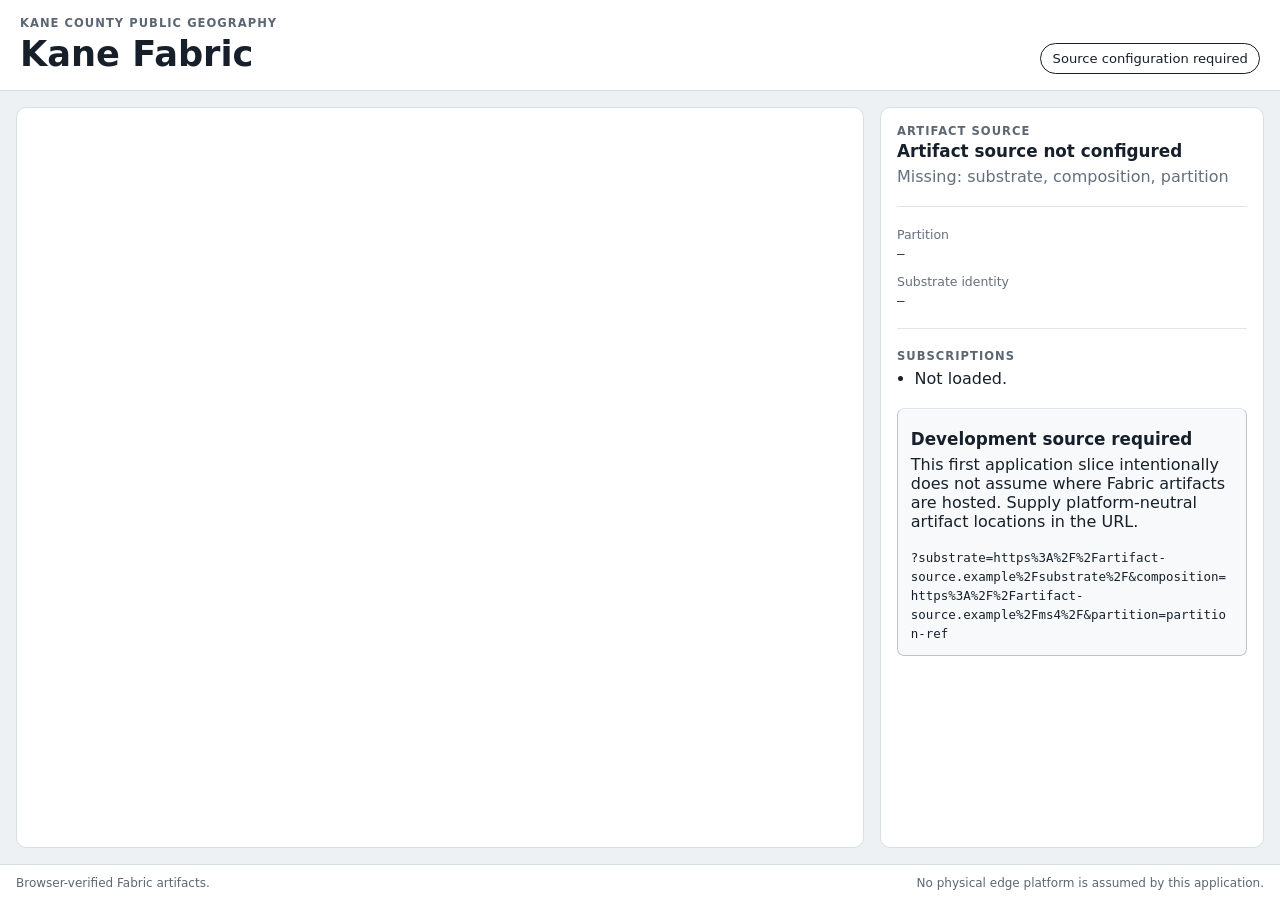
==== web/index.html @ 98873196 "Establish Web Application priority workstream" ====
<!doctype html>
<html lang="en" data-state="loading">
<head>
  <meta charset="utf-8">
  <meta name="viewport" content="width=device-width,initial-scale=1">
  <meta name="color-scheme" content="light dark">
  <title>Kane Fabric</title>
  <link rel="stylesheet" href="./app.css">
</head>
<body>
  <header class="topbar">
    <div>
      <p class="eyebrow">Kane County public geography</p>
      <h1>Kane Fabric</h1>
    </div>
    <p id="state" class="state" data-state="loading" aria-live="polite">Starting…</p>
  </header>

  <main class="layout">
    <section class="map-panel" aria-label="Fabric map">
      <canvas id="map" width="1024" height="768">
        Kane Fabric geographic map.
      </canvas>
    </section>

    <aside class="info-panel" aria-label="Fabric data status">
      <section>
        <p class="section-label">Artifact source</p>
        <h2 id="source-label">Loading</h2>
        <p id="source-detail" class="muted">—</p>
      </section>

      <section class="facts">
        <div>
          <span>Partition</span>
          <code id="partition">—</code>
        </div>
        <div>
          <span>Substrate identity</span>
          <code id="substrate-identity">—</code>
        </div>
      </section>

      <section>
        <p class="section-label">Subscriptions</p>
        <ul id="subscriptions" class="subscriptions">
          <li>Not loaded.</li>
        </ul>
      </section>

      <section id="setup" class="notice" hidden>
        <h2>Development source required</h2>
        <p>This first application slice intentionally does not assume where Fabric artifacts are hosted. Supply platform-neutral artifact locations in the URL.</p>
        <code></code>
      </section>

      <section id="error" class="error" role="alert" hidden></section>
    </aside>
  </main>

  <footer>
    <span>Browser-verified Fabric artifacts.</span>
    <span>No physical edge platform is assumed by this application.</span>
  </footer>

  <script type="module" src="./app.js"></script>
</body>
</html>
---- web/app.css ----
:root {
  font-family: Inter, ui-sans-serif, system-ui, -apple-system, BlinkMacSystemFont, "Segoe UI", sans-serif;
  color: #17202a;
  background: #eef1f3;
  font-synthesis: none;
}

* { box-sizing: border-box; }

body {
  margin: 0;
  min-height: 100vh;
  display: grid;
  grid-template-rows: auto 1fr auto;
}

.topbar {
  display: flex;
  align-items: end;
  justify-content: space-between;
  gap: 1rem;
  padding: 1rem 1.25rem;
  background: #ffffff;
  border-bottom: 1px solid #d9dee3;
}

h1, h2, p { margin-top: 0; }
h1 { margin-bottom: 0; font-size: clamp(1.5rem, 4vw, 2.2rem); }
h2 { margin-bottom: .35rem; font-size: 1.05rem; }
.eyebrow, .section-label { margin-bottom: .2rem; font-size: .72rem; font-weight: 700; letter-spacing: .09em; text-transform: uppercase; color: #5c6773; }
.muted { color: #64707d; }

.state {
  margin: 0;
  padding: .45rem .7rem;
  border: 1px solid currentColor;
  border-radius: 999px;
  font-size: .82rem;
  white-space: nowrap;
}
.state[data-state="verified"] { font-weight: 700; }
.state[data-state="failed"] { font-weight: 700; }

.layout {
  min-height: 0;
  display: grid;
  grid-template-columns: minmax(0, 1fr) minmax(17rem, 24rem);
  gap: 1rem;
  padding: 1rem;
}

.map-panel, .info-panel {
  background: #ffffff;
  border: 1px solid #d9dee3;
  border-radius: .65rem;
  overflow: hidden;
}

.map-panel {
  min-height: 28rem;
  display: grid;
  place-items: center;
  padding: .5rem;
}

#map {
  display: block;
  width: 100%;
  height: auto;
  max-height: calc(100vh - 10rem);
  object-fit: contain;
  background: #ffffff;
}

.info-panel {
  padding: 1rem;
  overflow: auto;
}

.info-panel > section + section {
  margin-top: 1.25rem;
  padding-top: 1.25rem;
  border-top: 1px solid #e1e5e8;
}

.facts { display: grid; gap: .8rem; }
.facts div { display: grid; gap: .25rem; }
.facts span { font-size: .78rem; color: #64707d; }
code {
  font-family: ui-monospace, SFMono-Regular, Menlo, Consolas, monospace;
  font-size: .78rem;
  overflow-wrap: anywhere;
}

.subscriptions {
  margin: .4rem 0 0;
  padding-left: 1.1rem;
}
.subscriptions li + li { margin-top: .55rem; }

.notice, .error {
  padding: .8rem;
  border: 1px solid #bcc5ce;
  border-radius: .45rem;
  background: #f7f9fa;
}
.error {
  white-space: pre-wrap;
  overflow-wrap: anywhere;
  border-color: #9d4e4e;
}

footer {
  display: flex;
  flex-wrap: wrap;
  justify-content: space-between;
  gap: .5rem 1rem;
  padding: .65rem 1rem;
  font-size: .75rem;
  color: #5c6773;
  background: #ffffff;
  border-top: 1px solid #d9dee3;
}

@media (max-width: 820px) {
  .topbar { align-items: start; }
  .layout { grid-template-columns: 1fr; }
  .map-panel { min-height: 20rem; }
  #map { max-height: none; }
}

@media (prefers-color-scheme: dark) {
  :root { color: #e6ebef; background: #11161a; }
  .topbar, .map-panel, .info-panel, footer { background: #171d22; border-color: #303940; }
  .info-panel > section + section { border-color: #303940; }
  .eyebrow, .section-label, .muted, .facts span, footer { color: #aeb8c1; }
  .notice { background: #1d242a; border-color: #46515a; }
  .error { background: #241c1c; border-color: #a35b5b; }
  #map { background: #ffffff; }
}
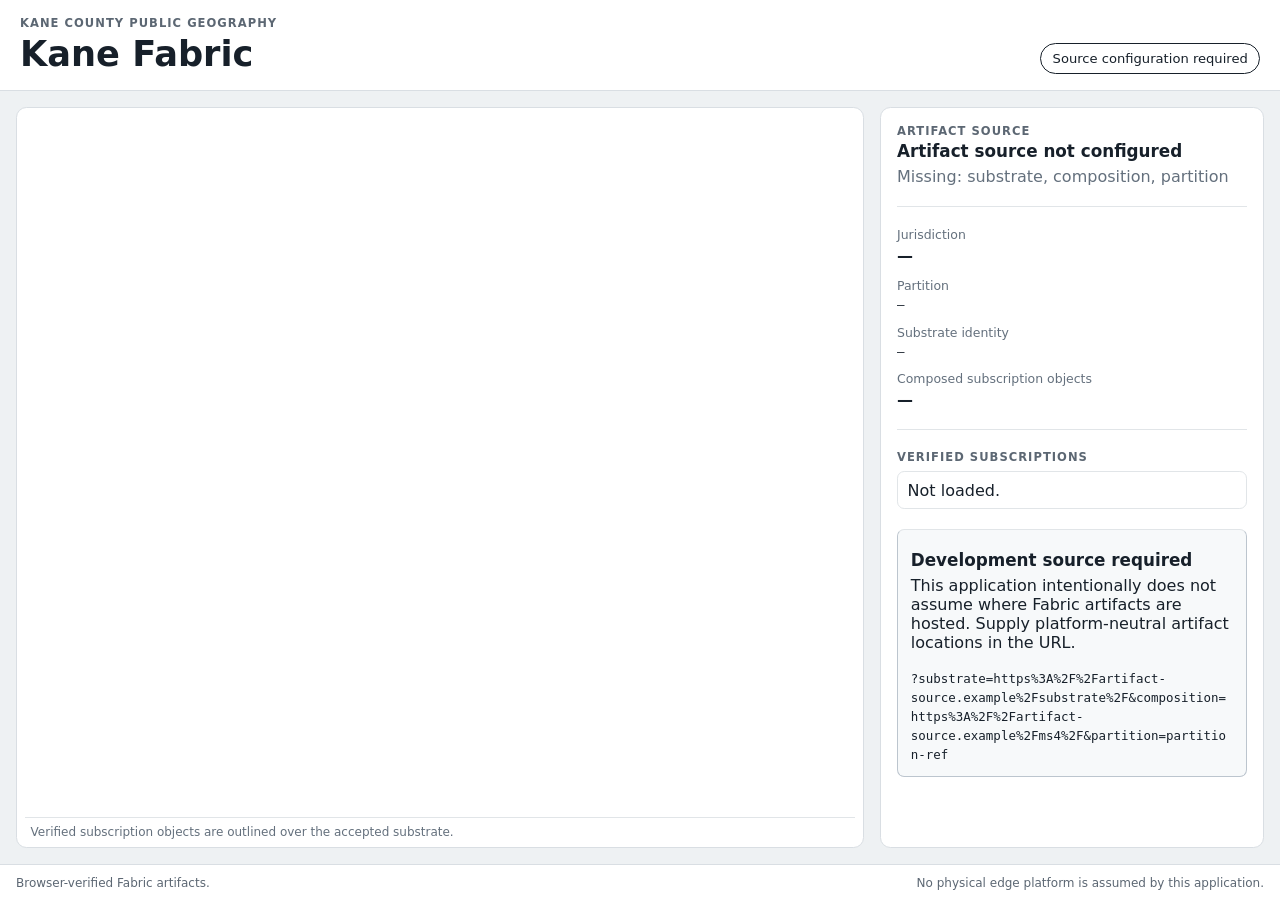
==== commit ef3c08f7: "Add WEB-002 visible verified composition slice" ====
--- a/web/index.html
+++ b/web/index.html
@@ -21,6 +21,7 @@
       <canvas id="map" width="1024" height="768">
         Kane Fabric geographic map.
       </canvas>
+      <p class="map-caption">Verified subscription objects are outlined over the accepted substrate.</p>
     </section>
 
     <aside class="info-panel" aria-label="Fabric data status">
@@ -32,6 +33,10 @@
 
       <section class="facts">
         <div>
+          <span>Jurisdiction</span>
+          <strong id="jurisdiction">—</strong>
+        </div>
+        <div>
           <span>Partition</span>
           <code id="partition">—</code>
         </div>
@@ -39,10 +44,14 @@
           <span>Substrate identity</span>
           <code id="substrate-identity">—</code>
         </div>
+        <div>
+          <span>Composed subscription objects</span>
+          <strong id="object-count">—</strong>
+        </div>
       </section>
 
       <section>
-        <p class="section-label">Subscriptions</p>
+        <p class="section-label">Verified subscriptions</p>
         <ul id="subscriptions" class="subscriptions">
           <li>Not loaded.</li>
         </ul>
@@ -50,11 +59,12 @@
 
       <section id="setup" class="notice" hidden>
         <h2>Development source required</h2>
-        <p>This first application slice intentionally does not assume where Fabric artifacts are hosted. Supply platform-neutral artifact locations in the URL.</p>
+        <p>This application intentionally does not assume where Fabric artifacts are hosted. Supply platform-neutral artifact locations in the URL.</p>
         <code></code>
       </section>
 
       <section id="error" class="error" role="alert" hidden></section>
+      <pre id="machine-status" class="machine-status" hidden></pre>
     </aside>
   </main>
 
--- a/web/app.css
+++ b/web/app.css
@@ -59,6 +59,7 @@
 .map-panel {
   min-height: 28rem;
   display: grid;
+  grid-template-rows: 1fr auto;
   place-items: center;
   padding: .5rem;
 }
@@ -67,9 +68,18 @@
   display: block;
   width: 100%;
   height: auto;
-  max-height: calc(100vh - 10rem);
+  max-height: calc(100vh - 12rem);
   object-fit: contain;
   background: #ffffff;
+}
+
+.map-caption {
+  width: 100%;
+  margin: .4rem 0 0;
+  padding: .45rem .35rem 0;
+  border-top: 1px solid #e1e5e8;
+  font-size: .75rem;
+  color: #64707d;
 }
 
 .info-panel {
@@ -94,9 +104,37 @@
 
 .subscriptions {
   margin: .4rem 0 0;
-  padding-left: 1.1rem;
+  padding: 0;
+  list-style: none;
+}
+.subscriptions li {
+  padding: .55rem .6rem;
+  border: 1px solid #e1e5e8;
+  border-radius: .45rem;
 }
 .subscriptions li + li { margin-top: .55rem; }
+.subscription-heading {
+  display: flex;
+  align-items: center;
+  gap: .45rem;
+}
+.swatch {
+  width: .75rem;
+  height: .75rem;
+  flex: 0 0 auto;
+  border: 2px solid var(--swatch);
+  border-radius: 2px;
+}
+.subscription-meta {
+  display: grid;
+  gap: .25rem;
+  margin-top: .35rem;
+  padding-left: 1.2rem;
+}
+.subscription-meta span {
+  font-size: .75rem;
+  color: #64707d;
+}
 
 .notice, .error {
   padding: .8rem;
@@ -109,6 +147,7 @@
   overflow-wrap: anywhere;
   border-color: #9d4e4e;
 }
+.machine-status { display: none; }
 
 footer {
   display: flex;
@@ -132,8 +171,8 @@
 @media (prefers-color-scheme: dark) {
   :root { color: #e6ebef; background: #11161a; }
   .topbar, .map-panel, .info-panel, footer { background: #171d22; border-color: #303940; }
-  .info-panel > section + section { border-color: #303940; }
-  .eyebrow, .section-label, .muted, .facts span, footer { color: #aeb8c1; }
+  .info-panel > section + section, .subscriptions li, .map-caption { border-color: #303940; }
+  .eyebrow, .section-label, .muted, .facts span, .subscription-meta span, .map-caption, footer { color: #aeb8c1; }
   .notice { background: #1d242a; border-color: #46515a; }
   .error { background: #241c1c; border-color: #a35b5b; }
   #map { background: #ffffff; }
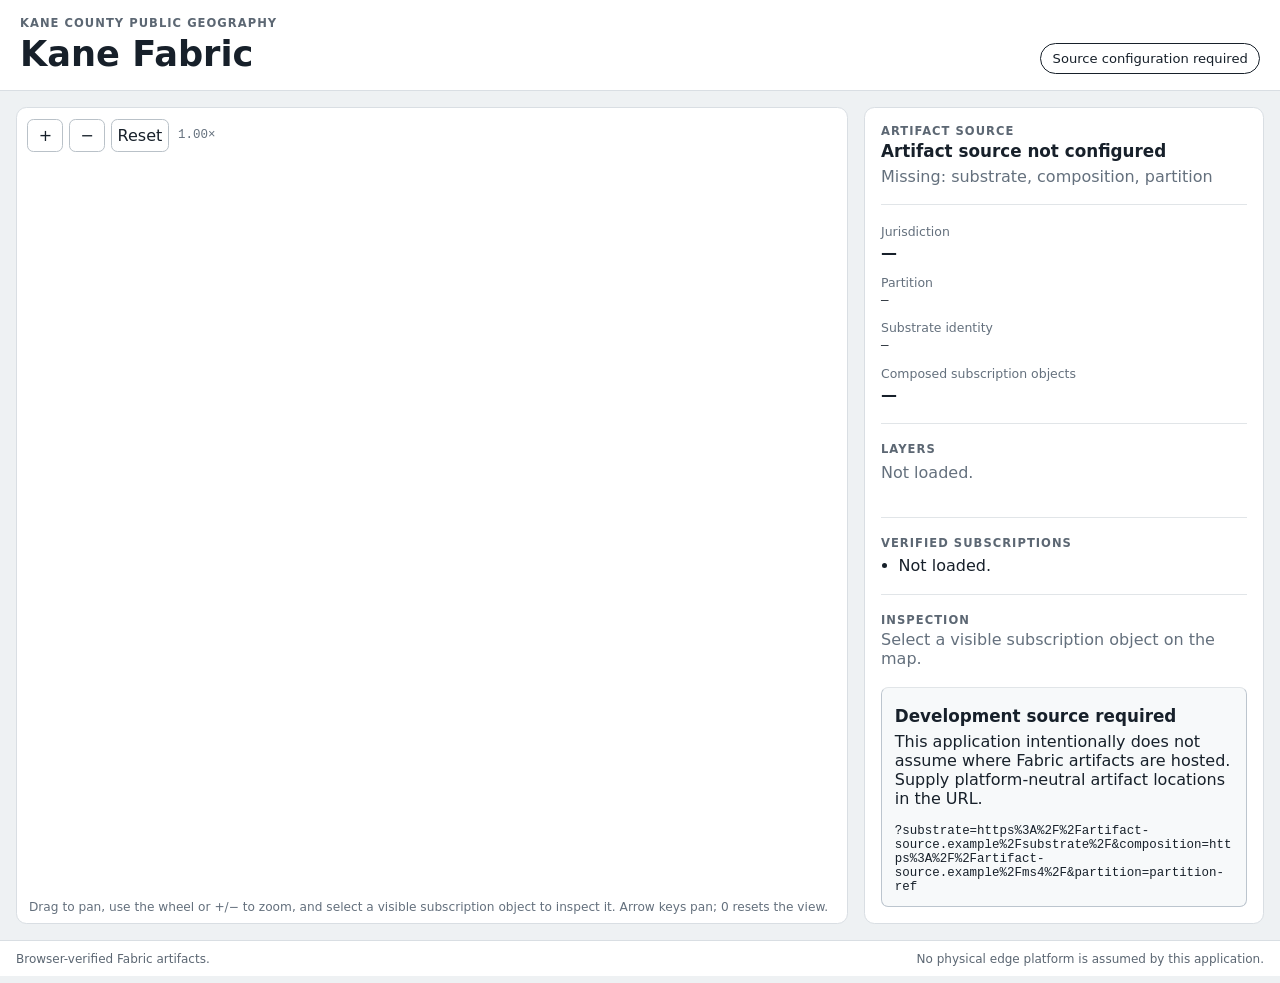
==== commit b216a3d6: "Add WEB-003 map interaction controls" ====
--- a/web/index.html
+++ b/web/index.html
@@ -18,10 +18,16 @@
 
   <main class="layout">
     <section class="map-panel" aria-label="Fabric map">
-      <canvas id="map" width="1024" height="768">
+      <div class="map-toolbar" aria-label="Map navigation controls">
+        <button id="zoom-in" type="button" title="Zoom in">+</button>
+        <button id="zoom-out" type="button" title="Zoom out">−</button>
+        <button id="reset-view" type="button">Reset</button>
+        <span id="navigation-status" aria-live="polite">1.00×</span>
+      </div>
+      <canvas id="map" width="1024" height="768" tabindex="0" aria-label="Interactive verified Kane Fabric map">
         Kane Fabric geographic map.
       </canvas>
-      <p class="map-caption">Verified subscription objects are outlined over the accepted substrate.</p>
+      <p class="map-caption">Drag to pan, use the wheel or +/− to zoom, and select a visible subscription object to inspect it. Arrow keys pan; 0 resets the view.</p>
     </section>
 
     <aside class="info-panel" aria-label="Fabric data status">
@@ -51,10 +57,24 @@
       </section>
 
       <section>
+        <p class="section-label">Layers</p>
+        <div id="layers" class="layers">
+          <p class="muted">Not loaded.</p>
+        </div>
+      </section>
+
+      <section>
         <p class="section-label">Verified subscriptions</p>
         <ul id="subscriptions" class="subscriptions">
           <li>Not loaded.</li>
         </ul>
+      </section>
+
+      <section>
+        <p class="section-label">Inspection</p>
+        <div id="inspector" class="inspector">
+          <p class="muted">Select a visible subscription object on the map.</p>
+        </div>
       </section>
 
       <section id="setup" class="notice" hidden>
--- a/web/app.css
+++ b/web/app.css
@@ -13,6 +13,9 @@
   display: grid;
   grid-template-rows: auto 1fr auto;
 }
+
+button, input { font: inherit; }
+button { cursor: pointer; }
 
 .topbar {
   display: flex;
@@ -38,13 +41,12 @@
   font-size: .82rem;
   white-space: nowrap;
 }
-.state[data-state="verified"] { font-weight: 700; }
-.state[data-state="failed"] { font-weight: 700; }
+.state[data-state="verified"], .state[data-state="failed"] { font-weight: 700; }
 
 .layout {
   min-height: 0;
   display: grid;
-  grid-template-columns: minmax(0, 1fr) minmax(17rem, 24rem);
+  grid-template-columns: minmax(0, 1fr) minmax(18rem, 25rem);
   gap: 1rem;
   padding: 1rem;
 }
@@ -58,27 +60,54 @@
 
 .map-panel {
   min-height: 28rem;
+  position: relative;
   display: grid;
-  grid-template-rows: 1fr auto;
-  place-items: center;
+  grid-template-rows: auto minmax(0, 1fr) auto;
+  place-items: stretch;
   padding: .5rem;
+}
+
+.map-toolbar {
+  z-index: 2;
+  display: flex;
+  align-items: center;
+  gap: .35rem;
+  padding: .15rem .15rem .55rem;
+}
+.map-toolbar button {
+  min-width: 2.25rem;
+  min-height: 2.1rem;
+  border: 1px solid #b9c1c8;
+  border-radius: .4rem;
+  background: #fff;
+  color: inherit;
+}
+.map-toolbar button:focus-visible, #map:focus-visible, .layer-row input:focus-visible {
+  outline: 3px solid #4677b7;
+  outline-offset: 2px;
+}
+#navigation-status {
+  margin-left: .2rem;
+  font-family: ui-monospace, SFMono-Regular, Menlo, Consolas, monospace;
+  font-size: .78rem;
+  color: #64707d;
 }
 
 #map {
   display: block;
   width: 100%;
   height: auto;
-  max-height: calc(100vh - 12rem);
+  max-height: calc(100vh - 13rem);
   object-fit: contain;
   background: #ffffff;
-}
+  cursor: grab;
+  touch-action: none;
+}
+#map:active { cursor: grabbing; }
 
 .map-caption {
-  width: 100%;
-  margin: .4rem 0 0;
-  padding: .45rem .35rem 0;
-  border-top: 1px solid #e1e5e8;
-  font-size: .75rem;
+  margin: .55rem .25rem .1rem;
+  font-size: .76rem;
   color: #64707d;
 }
 
@@ -88,8 +117,8 @@
 }
 
 .info-panel > section + section {
-  margin-top: 1.25rem;
-  padding-top: 1.25rem;
+  margin-top: 1.15rem;
+  padding-top: 1.15rem;
   border-top: 1px solid #e1e5e8;
 }
 
@@ -97,43 +126,50 @@
 .facts div { display: grid; gap: .25rem; }
 .facts span { font-size: .78rem; color: #64707d; }
 code {
+  display: block;
   font-family: ui-monospace, SFMono-Regular, Menlo, Consolas, monospace;
   font-size: .78rem;
   overflow-wrap: anywhere;
 }
 
+.layers { display: grid; gap: .45rem; margin-top: .45rem; }
+.layer-row {
+  display: flex;
+  align-items: center;
+  gap: .5rem;
+  min-height: 1.8rem;
+  font-size: .88rem;
+}
+.layer-row input { width: 1rem; height: 1rem; margin: 0; }
+
 .subscriptions {
   margin: .4rem 0 0;
-  padding: 0;
-  list-style: none;
-}
-.subscriptions li {
-  padding: .55rem .6rem;
-  border: 1px solid #e1e5e8;
-  border-radius: .45rem;
-}
-.subscriptions li + li { margin-top: .55rem; }
-.subscription-heading {
-  display: flex;
-  align-items: center;
-  gap: .45rem;
-}
+  padding-left: 1.1rem;
+}
+.subscriptions li + li { margin-top: .65rem; }
+.subscription-heading { display: flex; align-items: center; gap: .45rem; }
+.subscription-meta { display: grid; gap: .2rem; margin-top: .2rem; }
+.subscription-meta span { font-size: .76rem; color: #64707d; }
 .swatch {
   width: .75rem;
   height: .75rem;
   flex: 0 0 auto;
-  border: 2px solid var(--swatch);
-  border-radius: 2px;
-}
-.subscription-meta {
-  display: grid;
-  gap: .25rem;
-  margin-top: .35rem;
-  padding-left: 1.2rem;
-}
-.subscription-meta span {
-  font-size: .75rem;
-  color: #64707d;
+  border-radius: 50%;
+  background: var(--swatch, #555);
+}
+
+.inspector { display: grid; gap: .45rem; }
+.inspector p { margin-bottom: 0; }
+.inspector code { padding: .3rem .4rem; border-radius: .3rem; background: #f1f4f6; }
+.inspector-payload {
+  margin: .2rem 0 0;
+  padding: .55rem;
+  max-height: 12rem;
+  overflow: auto;
+  border-radius: .35rem;
+  background: #f1f4f6;
+  font-size: .72rem;
+  white-space: pre-wrap;
 }
 
 .notice, .error {
@@ -171,9 +207,11 @@
 @media (prefers-color-scheme: dark) {
   :root { color: #e6ebef; background: #11161a; }
   .topbar, .map-panel, .info-panel, footer { background: #171d22; border-color: #303940; }
-  .info-panel > section + section, .subscriptions li, .map-caption { border-color: #303940; }
-  .eyebrow, .section-label, .muted, .facts span, .subscription-meta span, .map-caption, footer { color: #aeb8c1; }
+  .info-panel > section + section { border-color: #303940; }
+  .eyebrow, .section-label, .muted, .facts span, .subscription-meta span, #navigation-status, .map-caption, footer { color: #aeb8c1; }
+  .map-toolbar button { background: #20272d; border-color: #46515a; }
   .notice { background: #1d242a; border-color: #46515a; }
   .error { background: #241c1c; border-color: #a35b5b; }
+  .inspector code, .inspector-payload { background: #20272d; }
   #map { background: #ffffff; }
 }
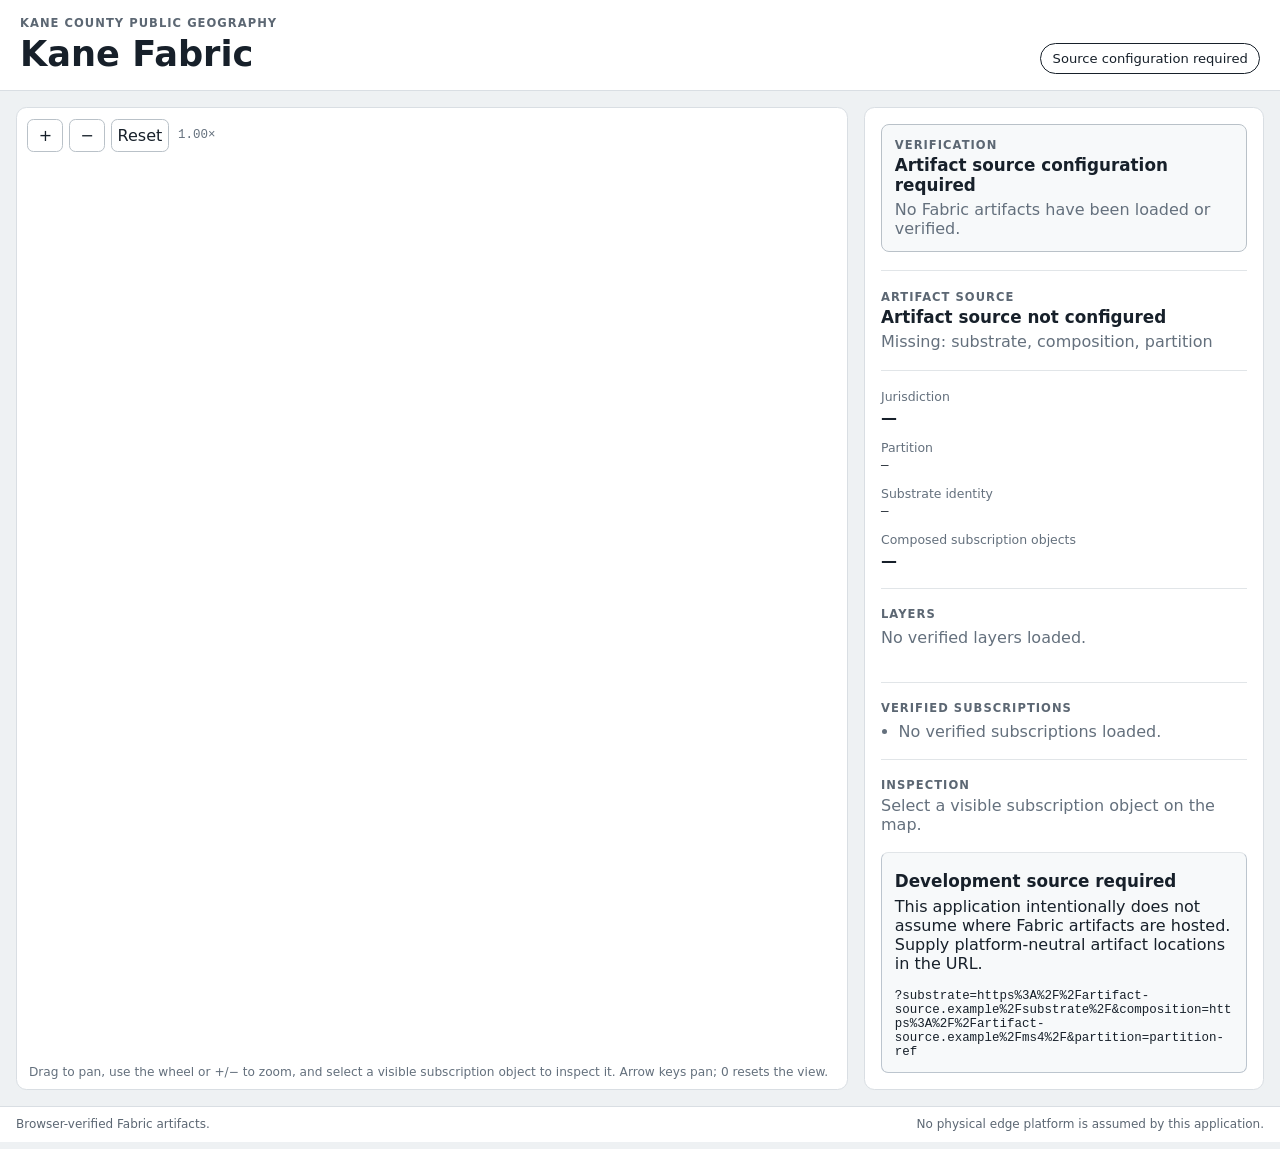
==== commit 73252b6a: "Add WEB-004 verification and recovery states" ====
--- a/web/index.html
+++ b/web/index.html
@@ -1,5 +1,5 @@
 <!doctype html>
-<html lang="en" data-state="loading">
+<html lang="en" data-state="loading" data-verification="not-verified" data-availability="online">
 <head>
   <meta charset="utf-8">
   <meta name="viewport" content="width=device-width,initial-scale=1">
@@ -31,6 +31,13 @@
     </section>
 
     <aside class="info-panel" aria-label="Fabric data status">
+      <section id="verification-panel" class="verification-panel" data-kind="checking" aria-live="polite">
+        <p class="section-label">Verification</p>
+        <h2 id="verification-title">Verifying Fabric artifacts</h2>
+        <p id="verification-detail" class="muted">Loading configured artifact sources and verifying their accepted identities before presentation.</p>
+        <button id="retry-verification" class="retry-button" type="button" hidden disabled>Retry verification</button>
+      </section>
+
       <section>
         <p class="section-label">Artifact source</p>
         <h2 id="source-label">Loading</h2>
--- a/web/app.css
+++ b/web/app.css
@@ -16,6 +16,7 @@
 
 button, input { font: inherit; }
 button { cursor: pointer; }
+button:disabled { cursor: default; opacity: .65; }
 
 .topbar {
   display: flex;
@@ -82,7 +83,10 @@
   background: #fff;
   color: inherit;
 }
-.map-toolbar button:focus-visible, #map:focus-visible, .layer-row input:focus-visible {
+.map-toolbar button:focus-visible,
+#map:focus-visible,
+.layer-row input:focus-visible,
+.retry-button:focus-visible {
   outline: 3px solid #4677b7;
   outline-offset: 2px;
 }
@@ -120,6 +124,39 @@
   margin-top: 1.15rem;
   padding-top: 1.15rem;
   border-top: 1px solid #e1e5e8;
+}
+
+.verification-panel {
+  padding: .8rem;
+  border: 1px solid #b9c1c8;
+  border-radius: .5rem;
+  background: #f7f9fa;
+}
+.verification-panel h2 { margin-bottom: .3rem; }
+.verification-panel p:last-of-type { margin-bottom: 0; }
+.verification-panel[data-kind="verified"] {
+  border-color: #4f7758;
+  background: #f3f8f4;
+}
+.verification-panel[data-kind="verified-offline"] {
+  border-color: #7b6b32;
+  background: #faf7eb;
+}
+.verification-panel[data-kind="offline"],
+.verification-panel[data-kind="network"],
+.verification-panel[data-kind="verification"],
+.verification-panel[data-kind="error"],
+.verification-panel[data-kind="configuration"] {
+  border-color: #9d4e4e;
+  background: #fbf3f3;
+}
+.retry-button {
+  margin-top: .7rem;
+  padding: .45rem .7rem;
+  border: 1px solid #7c8791;
+  border-radius: .4rem;
+  background: #fff;
+  color: inherit;
 }
 
 .facts { display: grid; gap: .8rem; }
@@ -209,7 +246,15 @@
   .topbar, .map-panel, .info-panel, footer { background: #171d22; border-color: #303940; }
   .info-panel > section + section { border-color: #303940; }
   .eyebrow, .section-label, .muted, .facts span, .subscription-meta span, #navigation-status, .map-caption, footer { color: #aeb8c1; }
-  .map-toolbar button { background: #20272d; border-color: #46515a; }
+  .map-toolbar button, .retry-button { background: #20272d; border-color: #46515a; }
+  .verification-panel { background: #1d242a; border-color: #46515a; }
+  .verification-panel[data-kind="verified"] { background: #18241b; border-color: #5e8c68; }
+  .verification-panel[data-kind="verified-offline"] { background: #282416; border-color: #8d7d3e; }
+  .verification-panel[data-kind="offline"],
+  .verification-panel[data-kind="network"],
+  .verification-panel[data-kind="verification"],
+  .verification-panel[data-kind="error"],
+  .verification-panel[data-kind="configuration"] { background: #241c1c; border-color: #a35b5b; }
   .notice { background: #1d242a; border-color: #46515a; }
   .error { background: #241c1c; border-color: #a35b5b; }
   .inspector code, .inspector-payload { background: #20272d; }
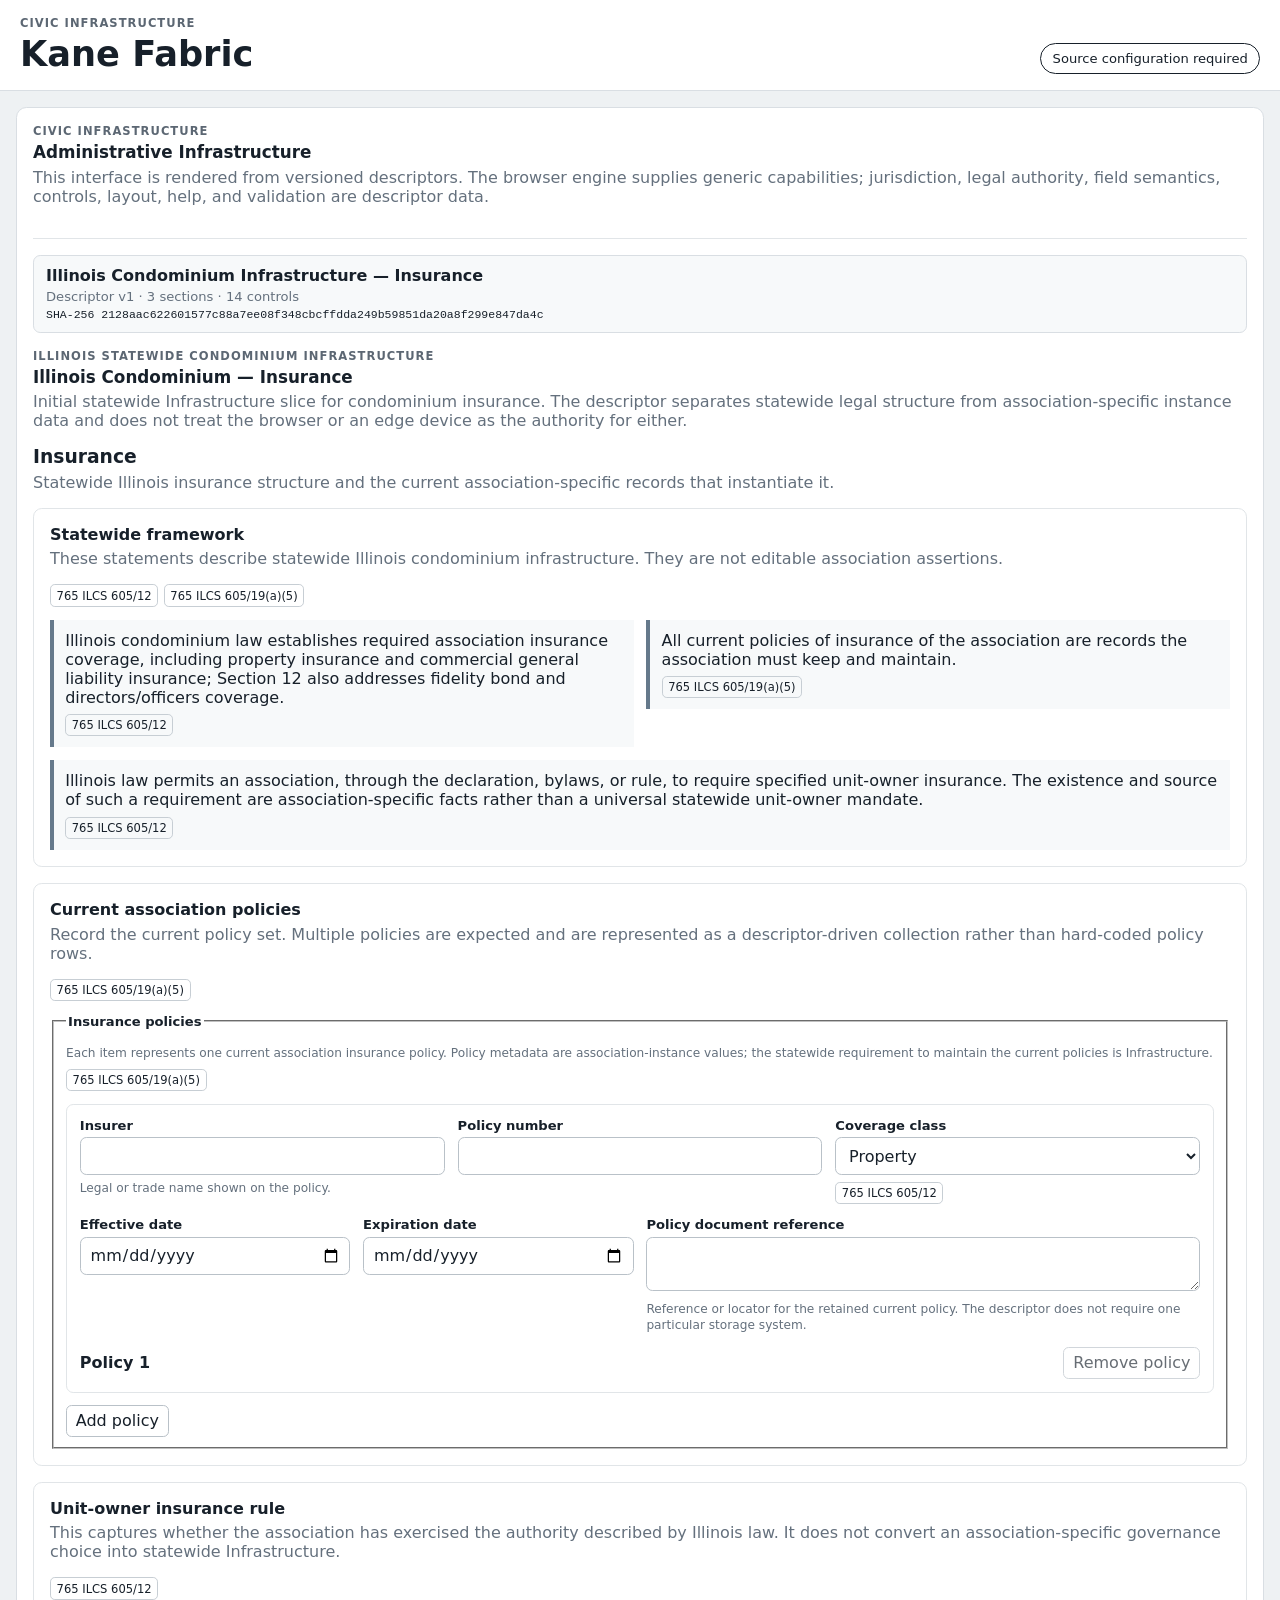
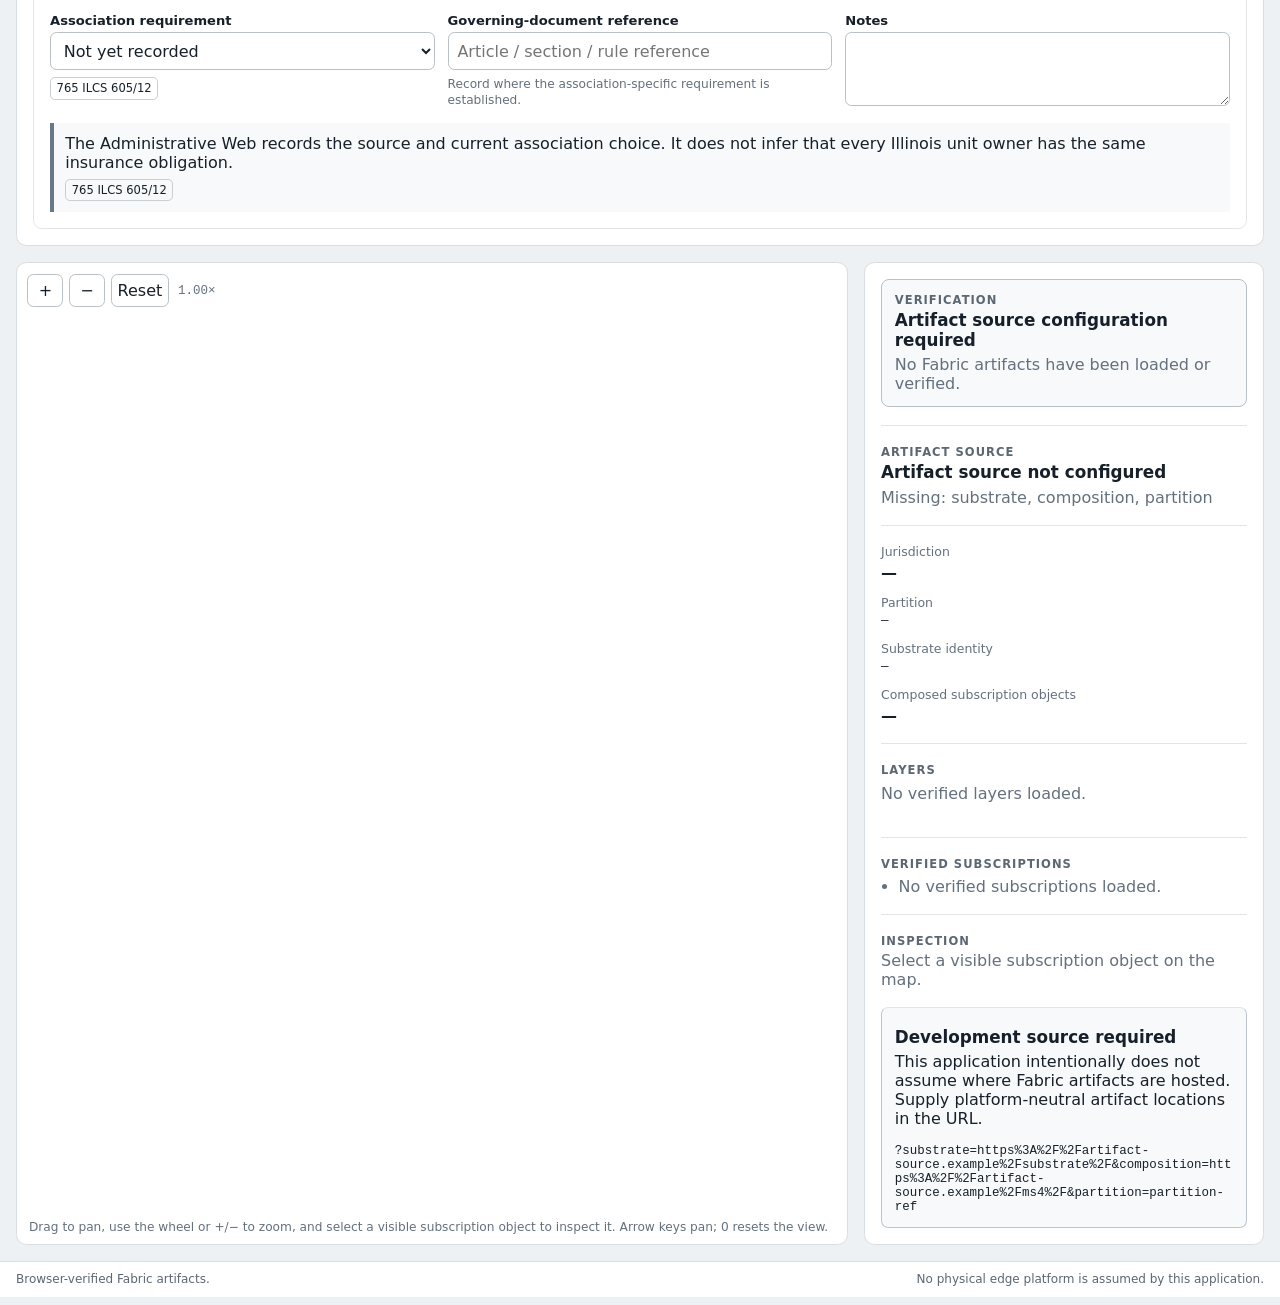
==== commit 3eee5523: "admin: establish descriptor-driven Civic Infrastructure web" ====
--- a/web/index.html
+++ b/web/index.html
@@ -6,17 +6,22 @@
   <meta name="color-scheme" content="light dark">
   <title>Kane Fabric</title>
   <link rel="stylesheet" href="./app.css">
+  <link rel="stylesheet" href="./admin.css">
 </head>
 <body>
   <header class="topbar">
     <div>
-      <p class="eyebrow">Kane County public geography</p>
+      <p class="eyebrow">Civic Infrastructure</p>
       <h1>Kane Fabric</h1>
     </div>
     <p id="state" class="state" data-state="loading" aria-live="polite">Starting…</p>
   </header>
 
   <main class="layout">
+    <section id="admin-app" class="admin-panel" aria-label="Administrative Civic Infrastructure">
+      <p class="admin-loading">Loading Administrative Civic Infrastructure…</p>
+    </section>
+
     <section class="map-panel" aria-label="Fabric map">
       <div class="map-toolbar" aria-label="Map navigation controls">
         <button id="zoom-in" type="button" title="Zoom in">+</button>
@@ -100,6 +105,7 @@
     <span>No physical edge platform is assumed by this application.</span>
   </footer>
 
+  <script type="module" src="./admin-app.js"></script>
   <script type="module" src="./app.js"></script>
 </body>
 </html>
--- a/web/admin.css
+++ b/web/admin.css
@@ -0,0 +1,203 @@
+.admin-panel {
+  grid-column: 1 / -1;
+  background: #fff;
+  border: 1px solid #d9dee3;
+  border-radius: .65rem;
+  padding: 1rem;
+  overflow: hidden;
+}
+
+.admin-app-header {
+  padding-bottom: 1rem;
+  border-bottom: 1px solid #e1e5e8;
+}
+
+.admin-app-header h2,
+.admin-descriptor-header h2,
+.admin-page h3,
+.admin-section h4 {
+  margin: 0 0 .35rem;
+}
+
+.admin-kicker {
+  margin: 0 0 .25rem;
+  font-size: .72rem;
+  font-weight: 700;
+  letter-spacing: .09em;
+  text-transform: uppercase;
+  color: #5c6773;
+}
+
+.admin-app-help,
+.admin-descriptor-help,
+.admin-page-help,
+.admin-section-help,
+.admin-help,
+.admin-loading {
+  color: #64707d;
+}
+
+.admin-descriptor-frame + .admin-descriptor-frame {
+  margin-top: 1.25rem;
+  padding-top: 1.25rem;
+  border-top: 1px solid #e1e5e8;
+}
+
+.admin-descriptor-provenance {
+  display: grid;
+  gap: .25rem;
+  margin: 1rem 0;
+  padding: .65rem .75rem;
+  border: 1px solid #d9dee3;
+  border-radius: .45rem;
+  background: #f7f9fa;
+}
+
+.admin-descriptor-provenance p { margin: 0; }
+.admin-descriptor-source { font-weight: 700; }
+.admin-descriptor-version { color: #64707d; font-size: .82rem; }
+.admin-descriptor-provenance code { font-size: .72rem; }
+
+.admin-descriptor-header,
+.admin-page,
+.admin-section {
+  margin-top: 1rem;
+}
+
+.admin-section {
+  padding: 1rem;
+  border: 1px solid #e1e5e8;
+  border-radius: .55rem;
+}
+
+.admin-grid,
+.admin-collection-item {
+  display: grid;
+  grid-template-columns: repeat(var(--admin-columns, 12), minmax(0, 1fr));
+  gap: .8rem;
+  align-items: start;
+  margin-top: .8rem;
+}
+
+.admin-control { min-width: 0; }
+
+.admin-control > label,
+.admin-control > legend {
+  display: block;
+  margin-bottom: .3rem;
+  font-size: .82rem;
+  font-weight: 700;
+}
+
+.admin-control input:not([type="checkbox"]),
+.admin-control select,
+.admin-control textarea {
+  width: 100%;
+  min-height: 2.35rem;
+  padding: .45rem .55rem;
+  border: 1px solid #b9c1c8;
+  border-radius: .4rem;
+  background: #fff;
+  color: inherit;
+  font: inherit;
+}
+
+.admin-control textarea { resize: vertical; }
+.admin-control input[type="checkbox"] { width: 1.1rem; height: 1.1rem; }
+.admin-control input:focus-visible,
+.admin-control select:focus-visible,
+.admin-control textarea:focus-visible,
+.admin-control button:focus-visible {
+  outline: 3px solid #4677b7;
+  outline-offset: 2px;
+}
+
+.admin-help {
+  margin: .35rem 0 0;
+  font-size: .76rem;
+  line-height: 1.35;
+}
+
+.admin-authority-links {
+  display: flex;
+  flex-wrap: wrap;
+  gap: .35rem;
+  margin-top: .45rem;
+  font-size: .72rem;
+}
+
+.admin-authority-links a,
+.admin-authority-links span {
+  padding: .2rem .35rem;
+  border: 1px solid #c7ced4;
+  border-radius: .3rem;
+  color: inherit;
+  text-decoration: none;
+}
+
+.admin-control-notice {
+  padding: .7rem;
+  border-left: .25rem solid #65798b;
+  background: #f7f9fa;
+}
+.admin-notice-text { margin: 0; }
+
+.admin-collection {
+  margin: 0;
+  padding: .8rem;
+  border: 1px solid #cfd6dc;
+  border-radius: .5rem;
+}
+
+.admin-collection-item {
+  position: relative;
+  padding: .8rem;
+  border: 1px solid #e1e5e8;
+  border-radius: .45rem;
+}
+.admin-collection-item + .admin-collection-item { margin-top: .75rem; }
+.admin-collection-item-header {
+  grid-column: 1 / -1;
+  display: flex;
+  align-items: center;
+  justify-content: space-between;
+  gap: .75rem;
+}
+.admin-collection-item-header button,
+.admin-add-item {
+  padding: .35rem .55rem;
+  border: 1px solid #b9c1c8;
+  border-radius: .35rem;
+  background: #fff;
+  color: inherit;
+  font: inherit;
+}
+.admin-add-item { margin-top: .75rem; }
+
+.admin-load-error {
+  padding: .8rem;
+  border: 1px solid #9d4e4e;
+  border-radius: .45rem;
+  background: #fbf3f3;
+}
+
+@media (max-width: 820px) {
+  .admin-grid,
+  .admin-collection-item { grid-template-columns: 1fr; }
+  .admin-control,
+  .admin-collection-item-header {
+    grid-column: 1 / -1 !important;
+    grid-row: auto !important;
+  }
+}
+
+@media (prefers-color-scheme: dark) {
+  .admin-panel { background: #171d22; border-color: #303940; }
+  .admin-app-header, .admin-descriptor-frame + .admin-descriptor-frame { border-color: #303940; }
+  .admin-kicker, .admin-app-help, .admin-descriptor-help, .admin-page-help, .admin-section-help, .admin-help, .admin-loading, .admin-descriptor-version { color: #aeb8c1; }
+  .admin-descriptor-provenance, .admin-control-notice { background: #1d242a; border-color: #46515a; }
+  .admin-section, .admin-collection, .admin-collection-item { border-color: #303940; }
+  .admin-control input:not([type="checkbox"]), .admin-control select, .admin-control textarea, .admin-collection-item-header button, .admin-add-item { background: #20272d; border-color: #46515a; }
+  .admin-authority-links a, .admin-authority-links span { border-color: #46515a; }
+  .admin-load-error { background: #241c1c; border-color: #a35b5b; }
+}
